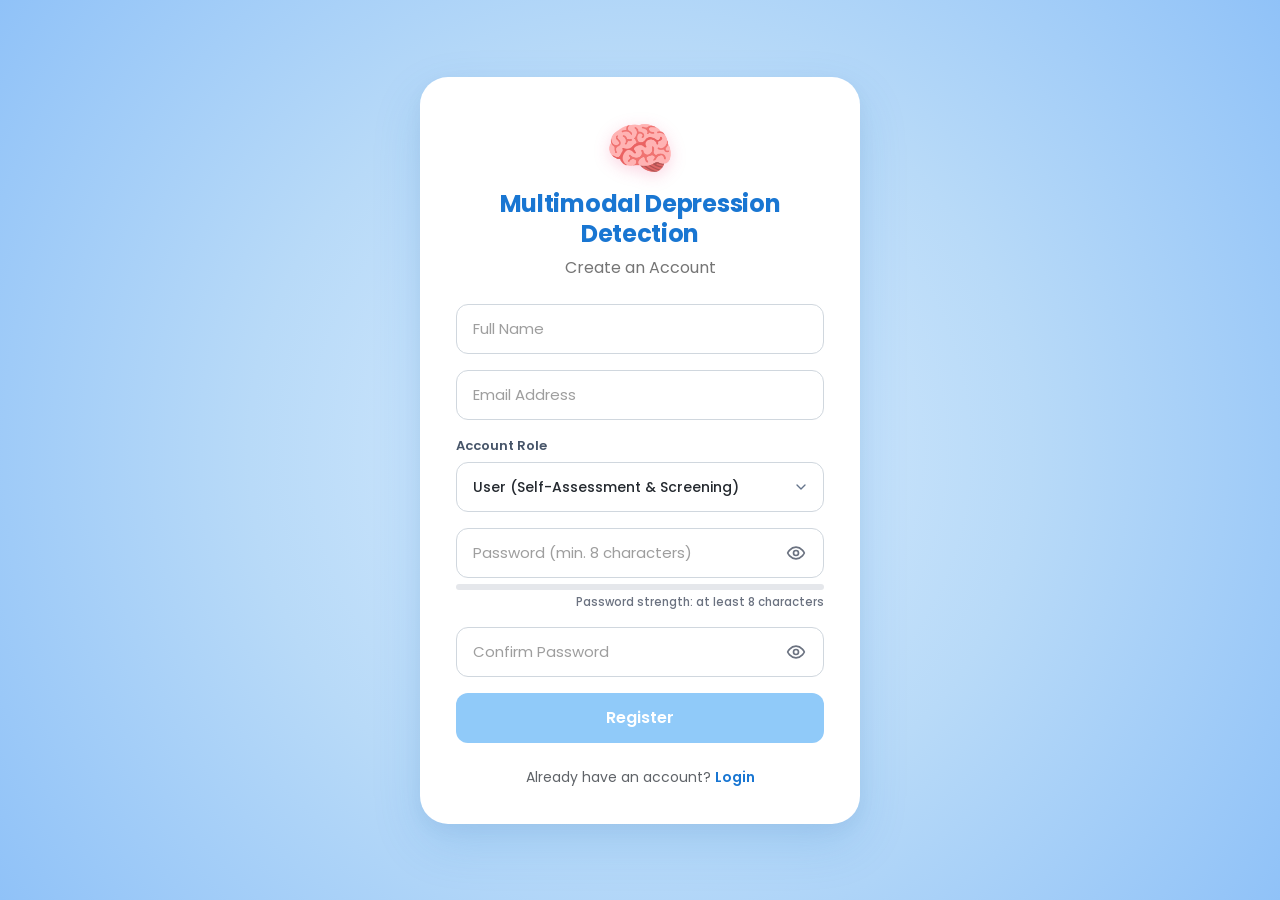
==== frontend/register.html @ fe1c32ee "Prepare production deployment: Docker, Alembic, PostgreSQL, and security headers" ====
<!DOCTYPE html>
<html lang="en">
<head>
    <meta charset="UTF-8">
    <meta name="viewport" content="width=device-width, initial-scale=1.0">
    <title>Multimodal Depression Detection - Register</title>
    <link rel="stylesheet" href="login.css?v=reg_v2">
    <link rel="preconnect" href="https://fonts.googleapis.com">
    <link rel="preconnect" href="https://fonts.gstatic.com" crossorigin>
    <link href="https://fonts.googleapis.com/css2?family=Poppins:wght@300;400;500;600;700&display=swap" rel="stylesheet">
    <script>
        // Redirect to dashboard if user is already logged in
        if (localStorage.getItem("access_token")) {
            window.location.replace("index.html");
        }
    </script>
</head>
<body>
    <div class="auth-container">
        <div class="auth-card">
            <!-- Brand Header matching exact design -->
            <div class="brand-header">
                <div class="brain-icon">🧠</div>
                <h1 class="brand-title">Multimodal Depression<br>Detection</h1>
                <p class="brand-subtitle">Create an Account</p>
            </div>

            <!-- Error / Success Alert Notification -->
            <div id="authAlert" class="auth-alert" style="display:none;"></div>

            <!-- Registration Form -->
            <form id="registerForm" onsubmit="return false;" novalidate>
                <!-- 1. Full Name Field -->
                <div class="form-group">
                    <div class="input-wrapper">
                        <input
                            type="text"
                            id="regFullName"
                            name="name"
                            class="input-field"
                            placeholder="Full Name"
                            autocomplete="name"
                            required>
                    </div>
                    <div id="valFullName" class="field-validation-msg" style="display:none;"></div>
                </div>

                <!-- 2. Email Field (Email IS the username) -->
                <div class="form-group">
                    <div class="input-wrapper">
                        <input
                            type="email"
                            id="regEmail"
                            name="email"
                            class="input-field"
                            placeholder="Email Address"
                            autocomplete="email"
                            required>
                    </div>
                    <div id="valEmail" class="field-validation-msg" style="display:none;"></div>
                </div>

                <!-- 3. Account Role Selection Field -->
                <div class="form-group">
                    <label for="regRole" class="form-label" style="display:block; text-align:left; font-size:13px; font-weight:600; color:#475569; margin-bottom:6px;">
                        Account Role
                    </label>
                    <div class="input-wrapper">
                        <select id="regRole" name="role" class="input-field select-role-field" required>
                            <option value="User" selected>User (Self-Assessment &amp; Screening)</option>
                            <option value="Clinician">Clinician (Professional Review)</option>
                            <option value="Admin">Administrator (System Management)</option>
                        </select>
                    </div>
                </div>

                <!-- 3b. Role Access Code Field (Dynamic: for Clinician or Admin) -->
                <div id="roleCodeGroup" class="form-group" style="display:none;">
                    <label id="roleCodeLabel" for="regAccessCode" class="form-label" style="display:block; text-align:left; font-size:13px; font-weight:600; color:#475569; margin-bottom:6px;">
                        Access Code
                    </label>
                    <div class="input-wrapper">
                        <input
                            type="password"
                            id="regAccessCode"
                            name="access_code"
                            class="input-field"
                            placeholder="Enter access code"
                            autocomplete="off">
                    </div>
                    <div id="valAccessCode" class="field-validation-msg" style="display:none;"></div>
                    <!-- Clinician Admin Approval Notice Note -->
                    <div id="clinicianNotice" class="role-notice-box" style="display:none; margin-top:8px; font-size:12.5px; color:#92400e; background:#fef3c7; border:1px solid #fde68a; border-radius:10px; padding:10px 14px; text-align:left; line-height:1.45;">
                        <span>ℹ️</span> <span>Clinician access needs admin approval.</span>
                    </div>
                    <!-- Admin Notice Note -->
                    <div id="adminNotice" class="role-notice-box" style="display:none; margin-top:8px; font-size:12.5px; color:#1e3a8a; background:#eff6ff; border:1px solid #bfdbfe; border-radius:10px; padding:10px 14px; text-align:left; line-height:1.45;">
                        <span>🔒</span> <span>A valid admin registration code from the server environment is strictly required.</span>
                    </div>
                </div>

                <!-- 4. Password Field with Show/Hide Toggle & Strength Meter -->
                <div class="form-group">
                    <div class="input-wrapper has-toggle">
                        <input
                            type="password"
                            id="regPassword"
                            name="new-password"
                            class="input-field"
                            placeholder="Password (min. 8 characters)"
                            autocomplete="new-password"
                            required>
                        <button
                            type="button"
                            id="toggleRegPasswordBtn"
                            class="password-toggle-btn"
                            onclick="togglePasswordVisibility('regPassword', this)"
                            title="Show password"
                            aria-label="Show password">
                            <svg class="eye-icon" xmlns="http://www.w3.org/2000/svg" width="20" height="20" viewBox="0 0 24 24" fill="none" stroke="currentColor" stroke-width="2" stroke-linecap="round" stroke-linejoin="round" aria-hidden="true">
                                <path d="M2 12s3-7 10-7 10 7 10 7-3 7-10 7-10-7-10-7Z"/>
                                <circle cx="12" cy="12" r="3"/>
                            </svg>
                        </button>
                    </div>
                    <!-- Live Dynamic Strength Meter -->
                    <div class="strength-meter-box">
                        <div class="strength-bar-track">
                            <div id="strengthBarFill" class="strength-bar-fill"></div>
                        </div>
                        <span id="strengthLabel" class="strength-label-text">Password strength: at least 8 characters</span>
                    </div>
                    <div id="valPassword" class="field-validation-msg" style="display:none;"></div>
                </div>

                <!-- 5. Confirm Password Field with Show/Hide Toggle -->
                <div class="form-group">
                    <div class="input-wrapper has-toggle">
                        <input
                            type="password"
                            id="regConfirmPassword"
                            name="new-password"
                            class="input-field"
                            placeholder="Confirm Password"
                            autocomplete="new-password"
                            required>
                        <button
                            type="button"
                            id="toggleRegConfirmBtn"
                            class="password-toggle-btn"
                            onclick="togglePasswordVisibility('regConfirmPassword', this)"
                            title="Show password"
                            aria-label="Show password">
                            <svg class="eye-icon" xmlns="http://www.w3.org/2000/svg" width="20" height="20" viewBox="0 0 24 24" fill="none" stroke="currentColor" stroke-width="2" stroke-linecap="round" stroke-linejoin="round" aria-hidden="true">
                                <path d="M2 12s3-7 10-7 10 7 10 7-3 7-10 7-10-7-10-7Z"/>
                                <circle cx="12" cy="12" r="3"/>
                            </svg>
                        </button>
                    </div>
                    <div id="valConfirmPassword" class="field-validation-msg" style="display:none;"></div>
                </div>

                <!-- Register Button (Disabled until form is valid) with Loading State -->
                <button type="submit" id="submitRegisterBtn" class="primary-btn" disabled style="margin-top:8px;">
                    <span id="regSpinner" class="spinner" style="display:none;"></span>
                    <span id="regBtnText">Register</span>
                </button>

                <!-- Bottom Link Back to Login -->
                <p class="bottom-prompt">
                    Already have an account? <a href="login.html" id="loginLink">Login</a>
                </p>
            </form>
        </div>
    </div>

    <script src="login.js?v=reg_v3"></script>
</body>
</html>
---- frontend/login.css ----
/* =====================================================================
   MindScan Authentication Styles
   Clean, Friendly Clinical Design:
   - Soft Blue Gradient Background
   - Crisp White Rounded Card
   - Vibrant Blue Actions (#1976d2)
   ===================================================================== */

@import url('https://fonts.googleapis.com/css2?family=Poppins:wght@300;400;500;600;700&display=swap');

:root {
    --primary-blue: #1976d2;
    --primary-hover: #1565c0;
    --primary-light: #e3f2fd;
    --primary-focus: rgba(25, 118, 210, 0.18);
    --text-primary: #24292f;
    --text-secondary: #757575;
    --border-color: #d0d7de;
    --border-hover: #8da2b5;
    --card-bg: #ffffff;
    --error-bg: #fde8e8;
    --error-text: #c81e1e;
    --error-border: #f8b4b4;
    --success-bg: #def7ec;
    --success-text: #03543f;
    --success-border: #bcf0da;
}

* {
    margin: 0;
    padding: 0;
    box-sizing: border-box;
    font-family: 'Poppins', -apple-system, BlinkMacSystemFont, 'Segoe UI', Roboto, sans-serif;
}

body {
    min-height: 100vh;
    display: flex;
    justify-content: center;
    align-items: center;
    background: radial-gradient(circle at 50% 50%, #d8ecfe 0%, #b8daf8 50%, #90c2f8 100%);
    padding: 24px 16px;
    color: var(--text-primary);
}

.auth-container {
    width: 100%;
    max-width: 440px;
}

.auth-card {
    background: var(--card-bg);
    border-radius: 28px;
    box-shadow: 0 20px 50px rgba(25, 118, 210, 0.16), 0 6px 20px rgba(0, 0, 0, 0.04);
    padding: 44px 36px 36px;
    text-align: center;
    width: 100%;
    box-sizing: border-box;
    animation: fadeInCard 0.4s ease-out;
}

@keyframes fadeInCard {
    from {
        opacity: 0;
        transform: translateY(16px);
    }
    to {
        opacity: 1;
        transform: translateY(0);
    }
}

/* Header & Brand */
.brand-header {
    margin-bottom: 24px;
}

.brain-icon {
    font-size: 56px;
    line-height: 1;
    margin-bottom: 12px;
    display: inline-block;
    filter: drop-shadow(0 4px 8px rgba(233, 30, 99, 0.18));
}

.brand-title {
    color: var(--primary-blue);
    font-size: 24px;
    font-weight: 700;
    line-height: 1.25;
    margin-bottom: 6px;
    letter-spacing: -0.3px;
}

.brand-subtitle {
    color: var(--text-secondary);
    font-size: 16px;
    font-weight: 400;
    margin: 0;
}

/* Alert Notification Banner */
.auth-alert {
    border-radius: 12px;
    padding: 12px 14px;
    font-size: 13.5px;
    font-weight: 500;
    margin-bottom: 18px;
    text-align: left;
    display: flex;
    align-items: center;
    gap: 8px;
    line-height: 1.4;
    animation: slideDown 0.25s ease-out;
}

@keyframes slideDown {
    from { opacity: 0; transform: translateY(-6px); }
    to { opacity: 1; transform: translateY(0); }
}

.auth-alert.error {
    background: var(--error-bg);
    color: var(--error-text);
    border: 1px solid var(--error-border);
}

.auth-alert.success {
    background: var(--success-bg);
    color: var(--success-text);
    border: 1px solid var(--success-border);
}

/* Form Groups */
.form-group {
    margin-bottom: 16px;
    text-align: left;
    width: 100%;
}

.form-label {
    display: block;
    font-size: 13px;
    font-weight: 600;
    color: #4b5563;
    margin-bottom: 6px;
}

.input-wrapper {
    position: relative;
    width: 100%;
}

.input-field {
    width: 100%;
    height: 50px;
    border: 1.5px solid var(--border-color);
    border-radius: 12px;
    padding: 0 16px;
    font-size: 15px;
    color: var(--text-primary);
    background: #ffffff;
    box-sizing: border-box;
    transition: border-color 0.2s, box-shadow 0.2s;
}

.input-field::placeholder {
    color: #9e9e9e;
    font-size: 15px;
    font-weight: 400;
}

.input-field:focus {
    border-color: var(--primary-blue);
    outline: none;
    box-shadow: 0 0 0 3px var(--primary-focus);
}

.input-wrapper.has-toggle .input-field {
    padding-right: 48px;
}

/* Disable native Edge / IE / WebKit password reveal & clear decorations */
input::-ms-reveal,
input::-ms-clear {
    display: none !important;
    width: 0 !important;
    height: 0 !important;
    pointer-events: none !important;
}

input::-webkit-credentials-auto-fill-button,
input::-webkit-contacts-auto-fill-button {
    visibility: hidden !important;
    pointer-events: none !important;
    position: absolute !important;
    right: 0 !important;
}

/* Show / Hide Password Toggle Button */
.password-toggle-btn {
    position: absolute;
    right: 12px;
    top: 50%;
    transform: translateY(-50%);
    z-index: 10;
    background: transparent;
    border: none;
    color: #6b7280;
    cursor: pointer;
    padding: 6px;
    display: inline-flex;
    align-items: center;
    justify-content: center;
    border-radius: 6px;
    transition: color 0.2s, background-color 0.2s;
    user-select: none;
    -webkit-user-select: none;
}

.password-toggle-btn svg {
    width: 20px;
    height: 20px;
    stroke: currentColor;
    stroke-width: 2;
    fill: none;
    display: block;
    pointer-events: none;
}

.password-toggle-btn:hover {
    color: #111827;
    background-color: #f3f4f6;
}

.password-toggle-btn:focus-visible {
    outline: 2px solid #2563eb;
    outline-offset: 2px;
}

/* Forgot Password Row */
.forgot-row {
    display: flex;
    justify-content: flex-end;
    margin-top: -4px;
    margin-bottom: 18px;
}

.forgot-link {
    color: var(--primary-blue);
    font-size: 13px;
    font-weight: 500;
    text-decoration: none;
    transition: text-decoration 0.2s, color 0.2s;
}

.forgot-link:hover {
    color: var(--primary-hover);
    text-decoration: underline;
}

/* Primary Action Button (Blue Login / Register) */
.primary-btn {
    width: 100%;
    height: 50px;
    background: var(--primary-blue);
    color: #ffffff;
    border: none;
    border-radius: 12px;
    font-size: 16px;
    font-weight: 600;
    cursor: pointer;
    display: flex;
    align-items: center;
    justify-content: center;
    gap: 8px;
    transition: background-color 0.2s, transform 0.1s, box-shadow 0.2s;
    box-sizing: border-box;
}

.primary-btn:hover {
    background: var(--primary-hover);
    box-shadow: 0 6px 16px rgba(25, 118, 210, 0.28);
}

.primary-btn:active {
    transform: scale(0.99);
}

.primary-btn:disabled {
    background: #90caf9;
    cursor: not-allowed;
    box-shadow: none;
}

/* Loading Spinner */
.spinner {
    width: 18px;
    height: 18px;
    border: 2.5px solid rgba(255, 255, 255, 0.35);
    border-top-color: #ffffff;
    border-radius: 50%;
    animation: spin 0.7s linear infinite;
}

@keyframes spin {
    to { transform: rotate(360deg); }
}

/* Or Divider */
.or-divider {
    display: flex;
    align-items: center;
    width: 100%;
    margin: 18px 0;
    color: #757575;
    font-size: 13px;
    font-weight: 400;
}

.or-divider::before,
.or-divider::after {
    content: "";
    flex: 1;
    height: 1px;
    background: #e0e0e0;
}

.or-divider span {
    padding: 0 14px;
}

/* Google Sign-in Button */
.google-btn {
    width: 100%;
    height: 50px;
    background: #ffffff;
    border: 1.5px solid var(--border-color);
    border-radius: 12px;
    color: #3c4043;
    font-size: 15px;
    font-weight: 600;
    display: flex;
    align-items: center;
    justify-content: center;
    gap: 12px;
    cursor: pointer;
    transition: background 0.2s, border-color 0.2s, box-shadow 0.2s;
    box-sizing: border-box;
}

.google-btn:hover {
    background: #f8fafd;
    border-color: #b0c4de;
    box-shadow: 0 3px 10px rgba(0, 0, 0, 0.05);
}

.google-icon {
    width: 20px;
    height: 20px;
    flex-shrink: 0;
}

/* Bottom Navigation Prompt */
.bottom-prompt {
    margin-top: 24px;
    margin-bottom: 0;
    color: #5f6368;
    font-size: 14px;
}

.bottom-prompt a {
    color: var(--primary-blue);
    font-weight: 600;
    text-decoration: none;
    transition: text-decoration 0.2s, color 0.2s;
}

.bottom-prompt a:hover {
    color: var(--primary-hover);
    text-decoration: underline;
}

/* Password Strength Meter */
.strength-meter-box {
    margin-top: 6px;
    margin-bottom: 8px;
}

.strength-bar-track {
    width: 100%;
    height: 6px;
    background: #e5e7eb;
    border-radius: 4px;
    overflow: hidden;
}

.strength-bar-fill {
    height: 100%;
    width: 0%;
    border-radius: 4px;
    transition: width 0.3s ease, background-color 0.3s ease;
}

.strength-label-text {
    font-size: 11.5px;
    font-weight: 500;
    color: #6b7280;
    margin-top: 4px;
    display: block;
    text-align: right;
}

/* Strength Colors */
.strength-weak { width: 25%; background: #ef4444; }
.strength-fair { width: 50%; background: #f59e0b; }
.strength-good { width: 75%; background: #3b82f6; }
.strength-strong { width: 100%; background: #10b981; }

/* Modal Backdrop & Popup (Forgot Password) */
.modal-backdrop {
    position: fixed;
    top: 0;
    left: 0;
    right: 0;
    bottom: 0;
    background: rgba(15, 23, 42, 0.55);
    backdrop-filter: blur(4px);
    display: flex;
    justify-content: center;
    align-items: center;
    z-index: 1000;
    padding: 20px;
    animation: fadeInModal 0.2s ease-out;
}

@keyframes fadeInModal {
    from { opacity: 0; }
    to { opacity: 1; }
}

.modal-card {
    background: #ffffff;
    border-radius: 24px;
    box-shadow: 0 25px 60px rgba(0, 0, 0, 0.2);
    width: 100%;
    max-width: 420px;
    padding: 34px 28px;
    text-align: center;
    position: relative;
}

.modal-title {
    color: var(--primary-blue);
    font-size: 20px;
    font-weight: 700;
    margin-bottom: 8px;
}

.modal-desc {
    color: var(--text-secondary);
    font-size: 13.5px;
    margin-bottom: 20px;
    line-height: 1.5;
}

.modal-close-btn {
    position: absolute;
    top: 18px;
    right: 20px;
    background: none;
    border: none;
    font-size: 22px;
    color: #9e9e9e;
    cursor: pointer;
    line-height: 1;
}

.modal-close-btn:hover {
    color: #212121;
}

/* Custom Select Field Styling */
select.input-field,
select.select-role-field {
    width: 100% !important;
    height: 50px !important;
    border: 1.5px solid var(--border-color) !important;
    border-radius: 12px !important;
    padding: 0 42px 0 16px !important;
    font-size: 14px !important;
    font-weight: 500 !important;
    color: var(--text-primary) !important;
    background-color: #ffffff !important;
    background-image: url("data:image/svg+xml;charset=UTF-8,%3csvg xmlns='http://www.w3.org/2000/svg' viewBox='0 0 24 24' fill='none' stroke='%2364748b' stroke-width='2' stroke-linecap='round' stroke-linejoin='round'%3e%3cpolyline points='6 9 12 15 18 9'%3e%3c/polyline%3e%3c/svg%3e") !important;
    background-repeat: no-repeat !important;
    background-position: right 14px center !important;
    background-size: 16px !important;
    cursor: pointer !important;
    appearance: none !important;
    -webkit-appearance: none !important;
    -moz-appearance: none !important;
    box-sizing: border-box !important;
    transition: border-color 0.2s, box-shadow 0.2s !important;
}

select.input-field:focus,
select.select-role-field:focus {
    border-color: var(--primary-blue) !important;
    outline: none !important;
    box-shadow: 0 0 0 3px var(--primary-focus) !important;
}

/* Plain-Language Field Validation Messages */
.field-validation-msg {
    font-size: 12.5px;
    margin-top: 5px;
    text-align: left;
    display: flex;
    align-items: center;
    gap: 5px;
    line-height: 1.4;
    padding-left: 2px;
}

.field-validation-msg.error {
    color: #dc2626;
}

.field-validation-msg.success {
    color: #16a34a;
}

.field-validation-msg a {
    color: var(--primary-blue);
    font-weight: 600;
    text-decoration: underline;
    margin-left: 2px;
}

.role-notice-box {
    animation: fadeInModal 0.2s ease-out;
}
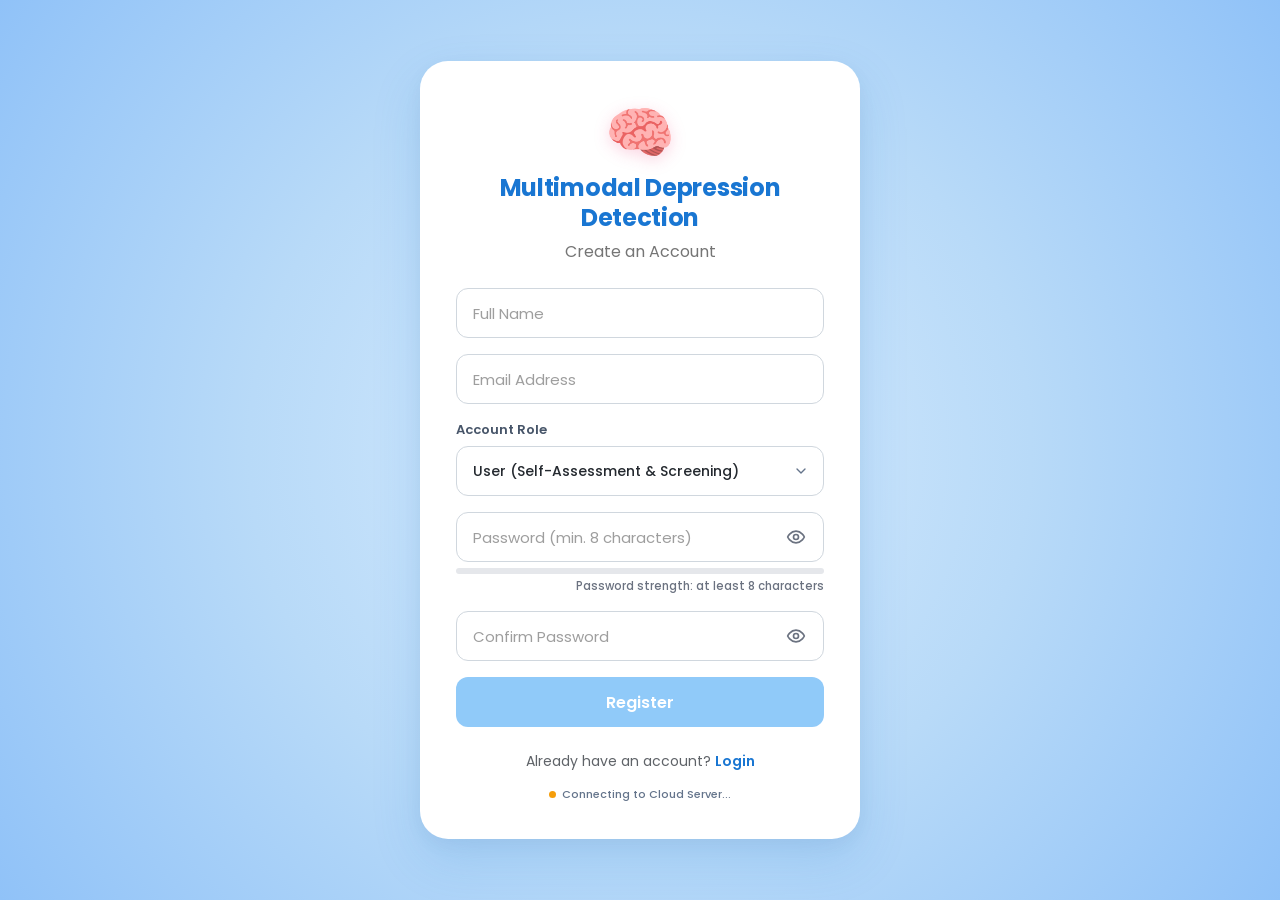
==== commit 6cc32996: "feat: add real-time backend connection status indicator and auto-fallback with retry" ====
--- a/frontend/register.html
+++ b/frontend/register.html
@@ -170,6 +170,12 @@
                 <p class="bottom-prompt">
                     Already have an account? <a href="login.html" id="loginLink">Login</a>
                 </p>
+
+                <!-- Server Connectivity Indicator -->
+                <div id="backendStatusChip" class="backend-status-chip" style="display:flex; align-items:center; justify-content:center; gap:6px; margin-top:14px; font-size:11px; color:#64748b; font-weight:500;">
+                    <span id="backendStatusDot" style="display:inline-block; width:7px; height:7px; border-radius:50%; background:#10b981;"></span>
+                    <span id="backendStatusText">Connecting to backend...</span>
+                </div>
             </form>
         </div>
     </div>
